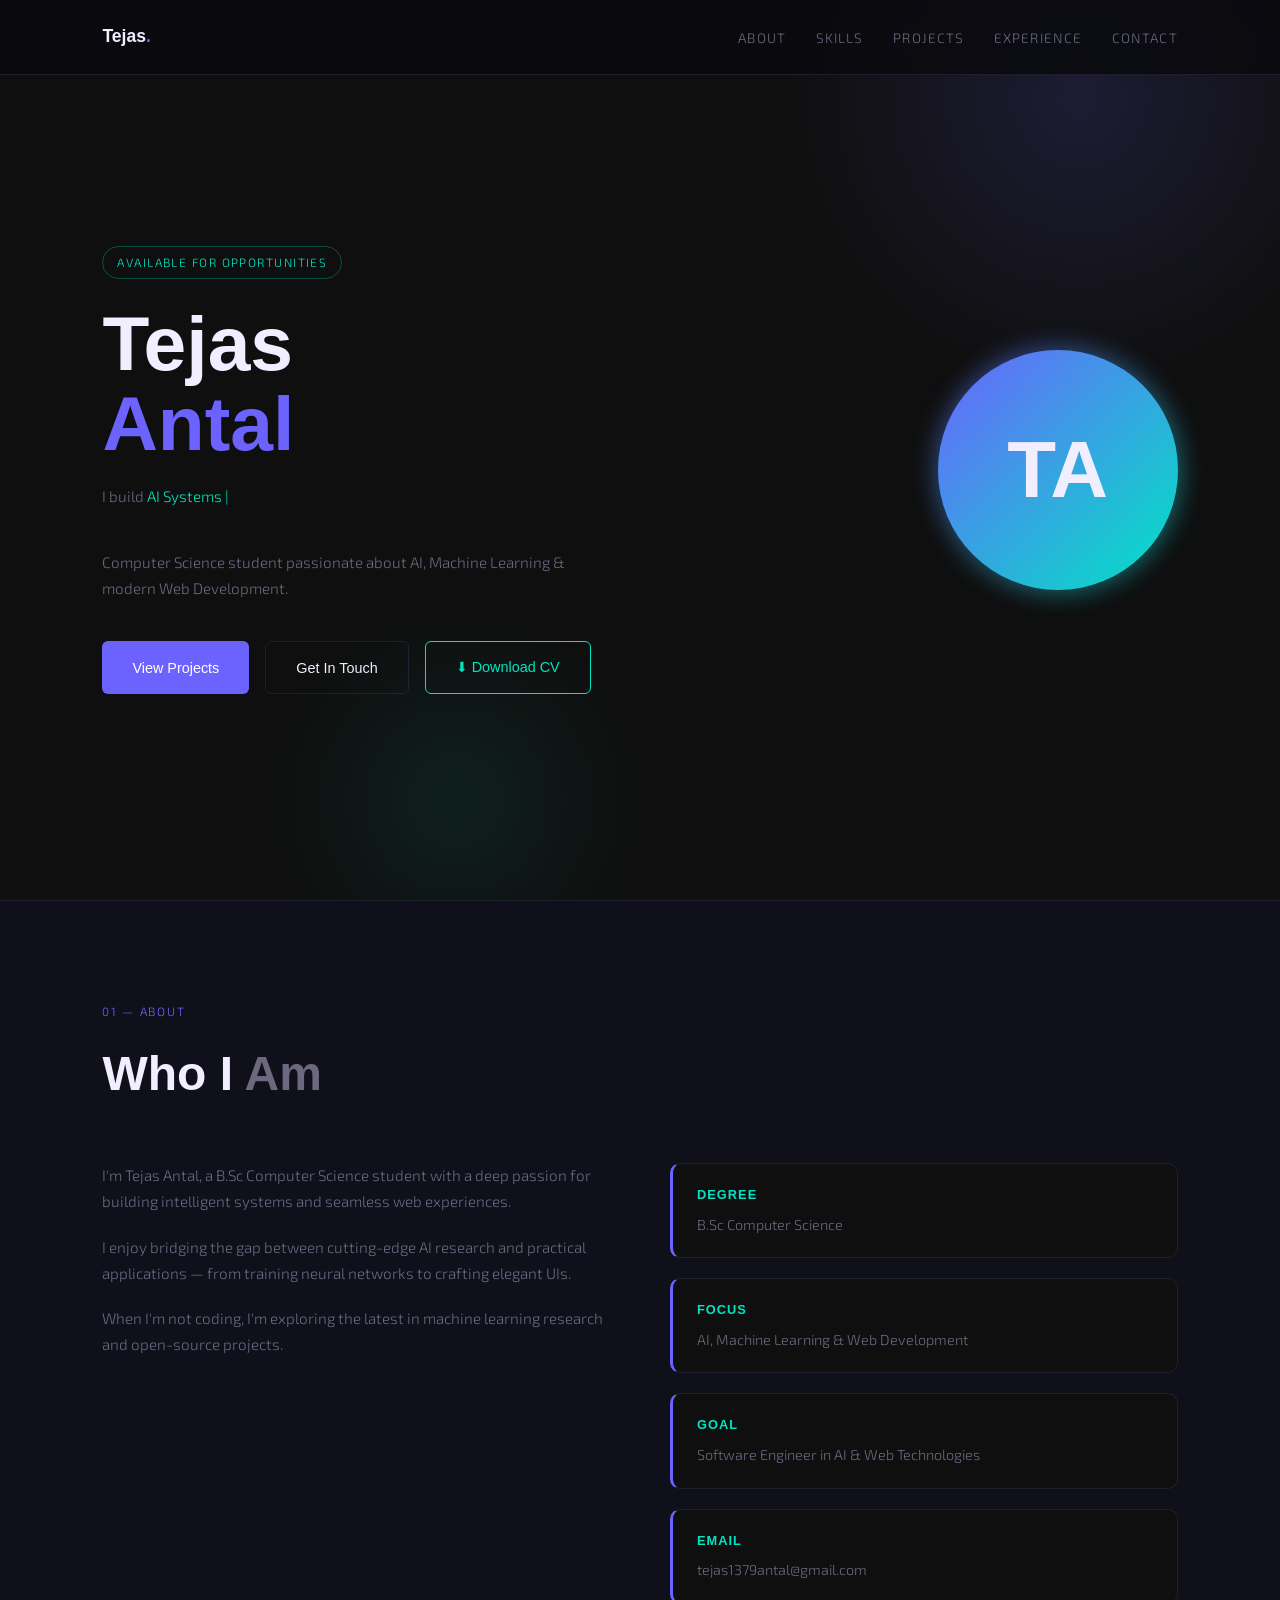
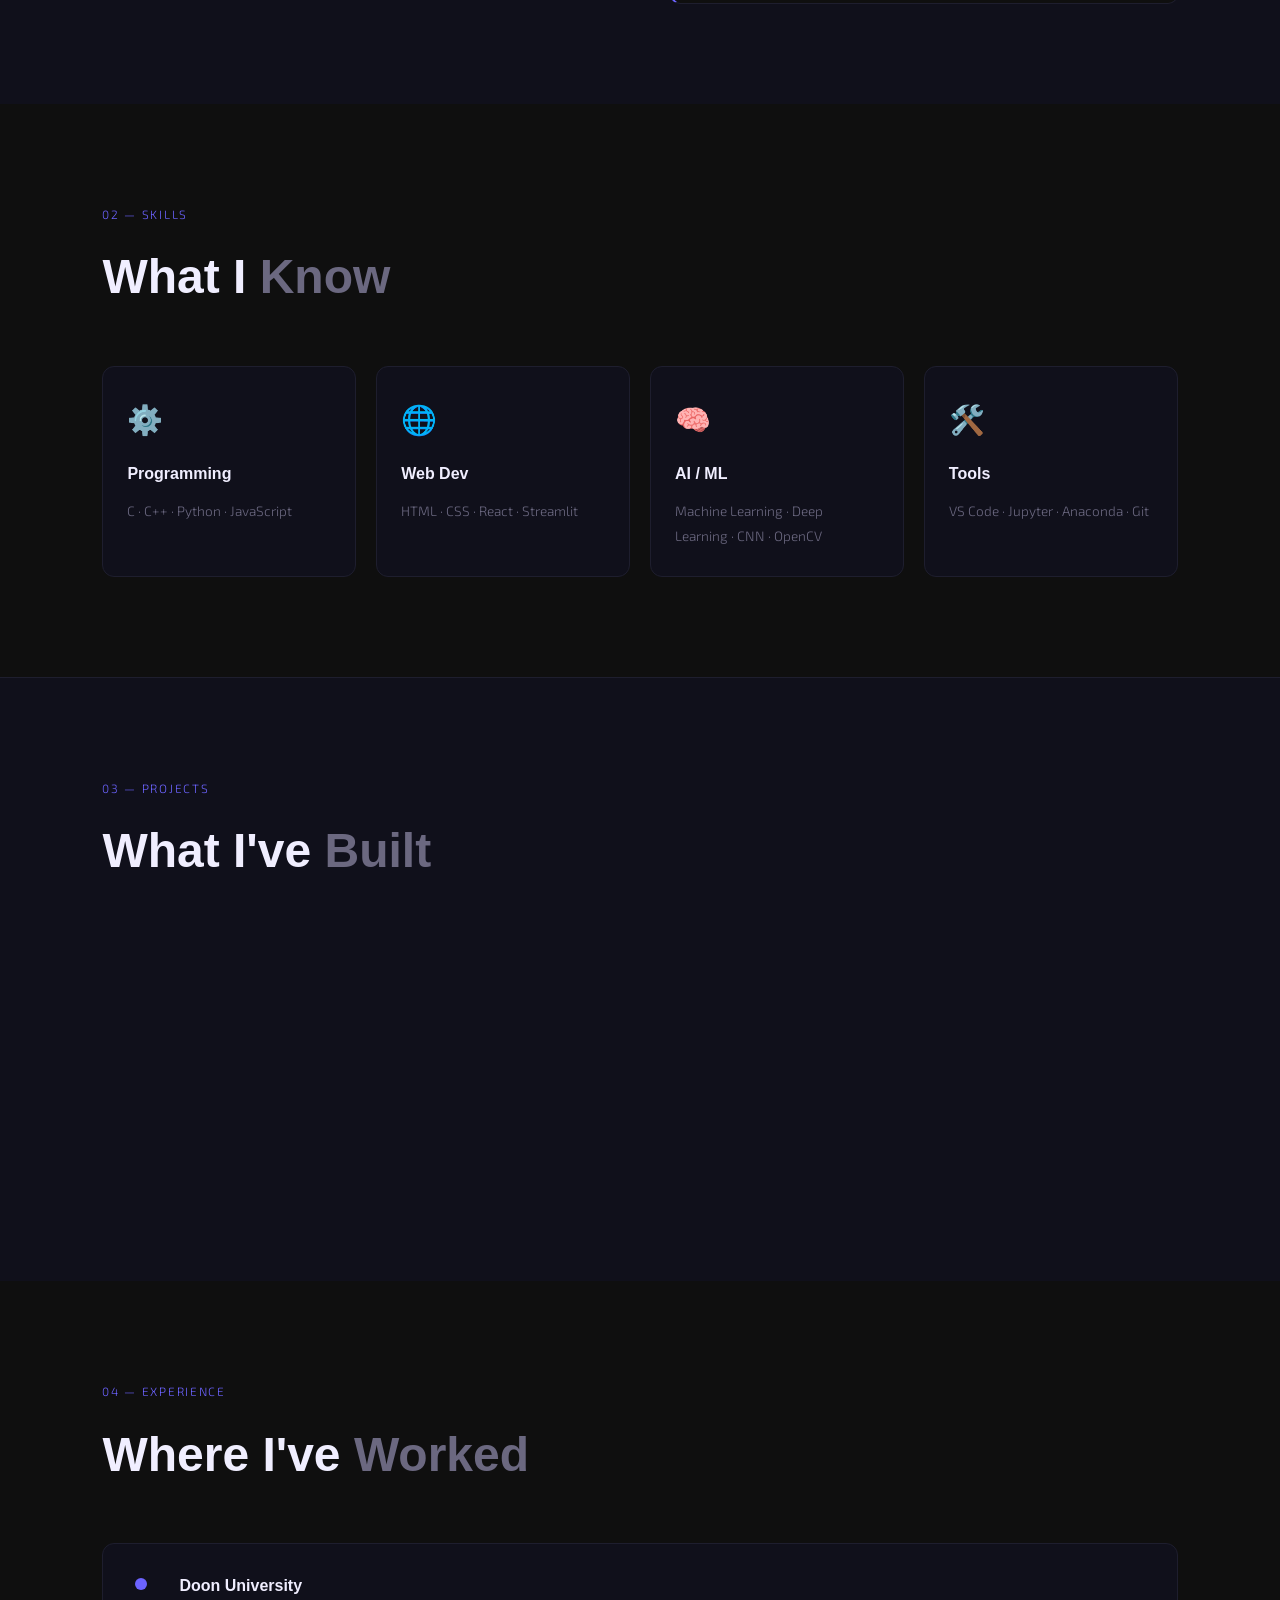
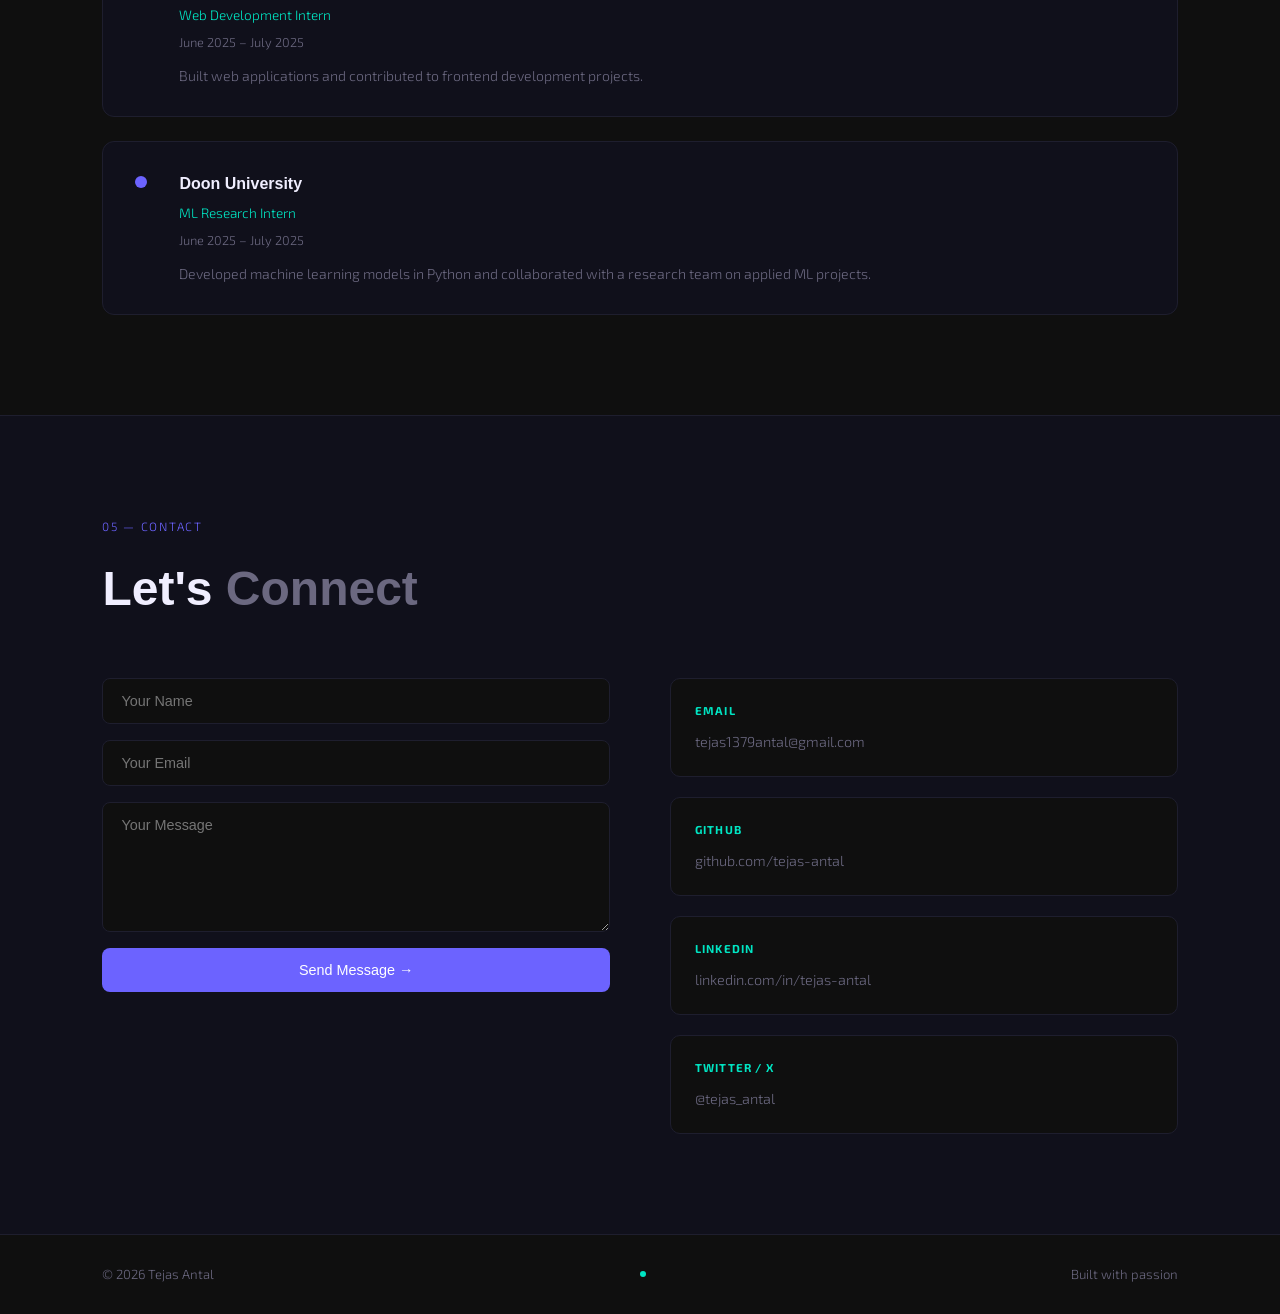
==== personal-portfolio-site/index.html @ 714c3ace "updated portfolio website" ====
<!doctype html>
<html lang="en">
  <head>
    <meta charset="UTF-8" />
    <meta name="viewport" content="width=device-width,initial-scale=1.0" />
    <title>Tejas Antal | Portfolio</title>
    <link
      href="https://fonts.googleapis.com/css2?family=Oxanium:wght@400;700;800&family=Exo+2:wght@300;400&display=swap"
      rel="stylesheet"
    />
    <link rel="stylesheet" href="style.css" />
  </head>
  <body>
    <nav>
      <div class="logo">Tejas<span>.</span></div>
      <ul class="nav-links">
        <li><a href="#about">About</a></li>
        <li><a href="#skills">Skills</a></li>
        <li><a href="#projects">Projects</a></li>
        <li><a href="#experience">Experience</a></li>
        <li><a href="#contact">Contact</a></li>
      </ul>
    </nav>

    <section class="hero">
      <div class="hero-inner">
        <div class="hero-content">
          <div class="tag">Available for opportunities</div>
          <h1>Tejas<br /><em>Antal</em></h1>
          <p class="typing-line">I build <span id="typed"></span></p>
          <p>
            Computer Science student passionate about AI, Machine Learning &
            modern Web Development.
          </p>
          <div class="btns">
            <button class="btn-primary" onclick="scrollTo('#projects')">
              View Projects
            </button>
            <button class="btn-outline" onclick="scrollTo('#contact')">
              Get In Touch
            </button>

            <!-- PASTE YOUR GOOGLE DRIVE LINK IN href BELOW -->
            <a
              class="btn-cv"
              href="https://drive.google.com/file/d/10q43Iumj0ftr6l1n2Niq1QUNKOfNpzfg/view?usp=sharing"
              target="_blank"
            >
              ⬇ Download CV
            </a>
          </div>
        </div>
        <div class="avatar">TA</div>
      </div>
    </section>

    <section class="about" id="about">
      <div class="section-label">01 — About</div>
      <h2>Who I <span>Am</span></h2>
      <div class="about-grid">
        <div class="about-text">
          <p>
            I'm Tejas Antal, a B.Sc Computer Science student with a deep passion
            for building intelligent systems and seamless web experiences.
          </p>
          <p>
            I enjoy bridging the gap between cutting-edge AI research and
            practical applications — from training neural networks to crafting
            elegant UIs.
          </p>
          <p>
            When I'm not coding, I'm exploring the latest in machine learning
            research and open-source projects.
          </p>
        </div>
        <div class="facts">
          <div class="fact">
            <strong>Degree</strong><span>B.Sc Computer Science</span>
          </div>
          <div class="fact">
            <strong>Focus</strong
            ><span>AI, Machine Learning & Web Development</span>
          </div>
          <div class="fact">
            <strong>Goal</strong
            ><span>Software Engineer in AI & Web Technologies</span>
          </div>
          <div class="fact">
            <strong>Email</strong><span>tejas1379antal@gmail.com</span>
          </div>
        </div>
      </div>
    </section>

    <section id="skills">
      <div class="section-label">02 — Skills</div>
      <h2>What I <span>Know</span></h2>
      <div class="skill-grid">
        <div class="skill-card">
          <div class="skill-icon">⚙️</div>
          <h3>Programming</h3>
          <p>C · C++ · Python · JavaScript</p>
        </div>
        <div class="skill-card">
          <div class="skill-icon">🌐</div>
          <h3>Web Dev</h3>
          <p>HTML · CSS · React · Streamlit</p>
        </div>
        <div class="skill-card">
          <div class="skill-icon">🧠</div>
          <h3>AI / ML</h3>
          <p>Machine Learning · Deep Learning · CNN · OpenCV</p>
        </div>
        <div class="skill-card">
          <div class="skill-icon">🛠️</div>
          <h3>Tools</h3>
          <p>VS Code · Jupyter · Anaconda · Git</p>
        </div>
      </div>
    </section>

    <section class="projects" id="projects">
      <div class="section-label">03 — Projects</div>
      <h2>What I've <span>Built</span></h2>
      <div class="project-grid">
        <div class="project-card">
          <h3>AI Digit Recognition System</h3>
          <p>
            Deep learning CNN model that recognizes handwritten digits with high
            accuracy.
          </p>
          <div class="stack">
            <span>Python</span><span>CNN</span><span>Streamlit</span>
          </div>
          <a class="github-link" href="#">→ GitHub</a>
        </div>
        <div class="project-card">
          <h3>Face Recognition Attendance</h3>
          <p>
            Real-time face recognition system that marks attendance
            automatically.
          </p>
          <div class="stack">
            <span>Python</span><span>OpenCV</span><span>CNN</span>
          </div>
          <a class="github-link" href="#">→ GitHub</a>
        </div>
        <div class="project-card">
          <h3>College Ride Sharing App</h3>
          <p>
            Web app connecting students for ride sharing based on location and
            time.
          </p>
          <div class="stack">
            <span>Java</span><span>MySQL</span><span>Streamlit</span>
          </div>
          <a class="github-link" href="#">→ GitHub</a>
        </div>
      </div>
    </section>

    <section id="experience">
      <div class="section-label">04 — Experience</div>
      <h2>Where I've <span>Worked</span></h2>
      <div class="exp-timeline">
        <div class="exp-card">
          <div class="exp-dot"></div>
          <div class="exp-content">
            <h3>Doon University</h3>
            <div class="role">Web Development Intern</div>
            <div class="dur">June 2025 – July 2025</div>
            <p>
              Built web applications and contributed to frontend development
              projects.
            </p>
          </div>
        </div>
        <div class="exp-card">
          <div class="exp-dot"></div>
          <div class="exp-content">
            <h3>Doon University</h3>
            <div class="role">ML Research Intern</div>
            <div class="dur">June 2025 – July 2025</div>
            <p>
              Developed machine learning models in Python and collaborated with
              a research team on applied ML projects.
            </p>
          </div>
        </div>
      </div>
    </section>

    <section class="contact" id="contact">
      <div class="section-label">05 — Contact</div>
      <h2>Let's <span>Connect</span></h2>
      <div class="contact-grid">
        <form class="contact-form" id="contactForm">
          <input type="text" placeholder="Your Name" required />
          <input type="email" placeholder="Your Email" required />
          <textarea placeholder="Your Message" required></textarea>
          <button type="submit">Send Message →</button>
        </form>
        <div class="contact-info">
          <div class="info-item">
            <strong>Email</strong><span>tejas1379antal@gmail.com</span>
          </div>
          <div class="info-item">
            <strong>GitHub</strong><span>github.com/tejas-antal</span>
          </div>
          <div class="info-item">
            <strong>LinkedIn</strong><span>linkedin.com/in/tejas-antal</span>
          </div>
          <div class="info-item">
            <strong>Twitter / X</strong><span>@tejas_antal</span>
          </div>
        </div>
      </div>
    </section>

    <footer>
      <p>© 2026 Tejas Antal</p>
      <div class="footer-dot"></div>
      <p>Built with passion</p>
    </footer>

    <script src="script.js"></script>
  </body>
</html>
---- personal-portfolio-site/style.css ----
/* ============================================
   COLOR VARIABLES
   ============================================ */
:root {
  --bg:      #0f0f0f;   /* page background    */
  --surface: #10101b;   /* card/section bg    */
  --accent:  #6c63ff;   /* purple highlight   */
  --accent2: #00e5c3;   /* teal highlight     */
  --text:    #f0eeff;   /* main text          */
  --muted:   #6b6880;   /* grey/dim text      */
  --border:  #1e1e2e;   /* border color       */
}

/* ============================================
   RESET & BASE
   ============================================ */
* {
  margin: 0;
  padding: 0;
  box-sizing: border-box;
}

html {
  scroll-behavior: smooth;
}

body {
  background: var(--bg);
  color: var(--text);
  font-family: 'Exo 2', sans-serif;
  font-weight: 300;
  line-height: 1.7;
  overflow-x: hidden;
}

/* ============================================
   NAVBAR
   ============================================ */
nav {
  position: fixed;
  top: 0;
  width: 100%;
  z-index: 100;
  padding: 22px 8%;
  display: flex;
  justify-content: space-between;
  align-items: center;
  background: rgba(10, 10, 15, 0.85);
  backdrop-filter: blur(12px);
  border-bottom: 1px solid var(--border);
}

.logo {
  font-family: 'Syne', sans-serif;
  font-weight: 800;
  font-size: 1.1rem;
}
.logo span {
  color: var(--accent);
}

.nav-links {
  display: flex;
  gap: 30px;
  list-style: none;
}
.nav-links a {
  color: var(--muted);
  text-decoration: none;
  font-size: 0.85rem;
  text-transform: uppercase;
  letter-spacing: 0.08em;
  transition: color 0.3s;
}
.nav-links a:hover {
  color: var(--accent2);
}

/* ============================================
   HERO SECTION
   ============================================ */
.hero {
  min-height: 100vh;
  display: flex;
  align-items: center;
  padding: 120px 8% 80px;
  position: relative;
  overflow: hidden;
}

/* Background glow effects */
.hero::before {
  content: '';
  position: absolute;
  top: -200px;
  right: -100px;
  width: 600px;
  height: 600px;
  background: radial-gradient(circle, rgba(108,99,255,0.15), transparent 70%);
  pointer-events: none;
}
.hero::after {
  content: '';
  position: absolute;
  bottom: -100px;
  left: 20%;
  width: 400px;
  height: 400px;
  background: radial-gradient(circle, rgba(0,229,195,0.08), transparent 70%);
  pointer-events: none;
}

.hero-inner {
  display: flex;
  justify-content: space-between;
  align-items: center;
  width: 100%;
  gap: 60px;
}

.hero-content {
  max-width: 600px;
  animation: fadeUp 0.9s ease both;
}

/* "Available" badge */
.tag {
  display: inline-block;
  font-size: 0.75rem;
  text-transform: uppercase;
  letter-spacing: 0.12em;
  color: var(--accent2);
  border: 1px solid rgba(0,229,195,0.3);
  padding: 5px 14px;
  border-radius: 20px;
  margin-bottom: 24px;
}

.hero h1 {
  font-family: 'Syne', sans-serif;
  font-size: clamp(2.8rem, 6vw, 5rem); /* scales with screen size */
  font-weight: 800;
  line-height: 1.05;
  margin-bottom: 20px;
}
.hero h1 em {
  font-style: normal;
  color: var(--accent);
}

.typing-line {
  font-size: 1.1rem;
  color: var(--muted);
  margin-bottom: 16px;
}
#typed {
  color: var(--accent2);
}
#typed::after {
  content: '|';
  animation: blink 0.9s infinite;
}

.hero p {
  color: var(--muted);
  font-size: 0.95rem;
  max-width: 480px;
  margin-bottom: 40px;
}

/* Hero Buttons */
.btns {
  display: flex;
  gap: 16px;
  flex-wrap: wrap;
}

.btn-primary,
.btn-outline {
  padding: 13px 30px;
  border-radius: 6px;
  font-family: 'DM Sans', sans-serif;
  font-size: 0.9rem;
  cursor: pointer;
}

.btn-primary {
  background: var(--accent);
  color: #fff;
  border: none;
  transition: transform 0.2s, box-shadow 0.2s;
}
.btn-primary:hover {
  transform: translateY(-2px);
  box-shadow: 0 8px 30px rgba(108,99,255,0.4);
}

.btn-outline {
  background: transparent;
  color: var(--text);
  border: 1px solid var(--border);
  transition: border-color 0.3s, color 0.3s;
}
.btn-outline:hover {
  border-color: var(--accent2);
  color: var(--accent2);
}

/* Download CV button */
.btn-cv {
  padding: 13px 30px;
  border-radius: 6px;
  font-family: 'DM Sans', sans-serif;
  font-size: 0.9rem;
  cursor: pointer;
  text-decoration: none;
  background: transparent;
  color: var(--accent2);
  border: 1px solid var(--accent2);
  transition: background 0.3s, color 0.3s;
}
.btn-cv:hover {
  background: var(--accent2);
  color: var(--bg);
}

/* Profile Avatar */
.avatar {
  width: 240px;
  height: 240px;
  border-radius: 50%;
  background: linear-gradient(135deg, var(--accent), var(--accent2));
  display: flex;
  align-items: center;
  justify-content: center;
  font-family: 'Syne', sans-serif;
  font-size: 5rem;
  font-weight: 800;
  flex-shrink: 0;
  position: relative;
  animation: fadeUp 0.9s 0.2s ease both;
}
.avatar::before {
  content: '';
  position: absolute;
  inset: -3px;
  border-radius: 50%;
  background: linear-gradient(135deg, var(--accent), var(--accent2));
  z-index: -1;
  filter: blur(12px);
  opacity: 0.5;
}

/* ============================================
   SHARED SECTION STYLES
   ============================================ */
section {
  padding: 100px 8%;
}

.section-label {
  font-size: 0.75rem;
  text-transform: uppercase;
  letter-spacing: 0.14em;
  color: var(--accent);
  margin-bottom: 12px;
}

h2 {
  font-family: 'Syne', sans-serif;
  font-size: clamp(2rem, 4vw, 3rem);
  font-weight: 800;
  margin-bottom: 48px;
}
h2 span {
  color: var(--muted);
}

/* Dark background sections */
.about,
.projects,
.contact {
  background: var(--surface);
  border-top: 1px solid var(--border);
}

/* ============================================
   ABOUT SECTION
   ============================================ */
.about-grid {
  display: grid;
  grid-template-columns: 1fr 1fr;
  gap: 60px;
  align-items: start;
}

.about-text p {
  color: var(--muted);
  font-size: 0.95rem;
  margin-bottom: 20px;
}

.facts {
  display: flex;
  flex-direction: column;
  gap: 20px;
}

.fact {
  padding: 20px 24px;
  background: var(--bg);
  border: 1px solid var(--border);
  border-left: 3px solid var(--accent);
  border-radius: 10px;
}
.fact strong {
  display: block;
  font-family: 'Syne', sans-serif;
  font-size: 0.8rem;
  text-transform: uppercase;
  letter-spacing: 0.08em;
  color: var(--accent2);
  margin-bottom: 4px;
}
.fact span {
  color: var(--muted);
  font-size: 0.9rem;
}

/* ============================================
   SKILLS SECTION
   ============================================ */
.skill-grid {
  display: grid;
  grid-template-columns: repeat(auto-fit, minmax(200px, 1fr));
  gap: 20px;
}

.skill-card {
  background: var(--surface);
  border: 1px solid var(--border);
  border-radius: 12px;
  padding: 28px 24px;
  transition: border-color 0.3s, transform 0.3s;
}
.skill-card:hover {
  border-color: var(--accent);
  transform: translateY(-4px);
}

.skill-icon {
  font-size: 1.8rem;
  margin-bottom: 16px;
}
.skill-card h3 {
  font-family: 'Syne', sans-serif;
  font-size: 1rem;
  margin-bottom: 12px;
}
.skill-card p {
  color: var(--muted);
  font-size: 0.85rem;
  line-height: 1.8;
}

/* ============================================
   PROJECTS SECTION
   ============================================ */
.project-grid {
  display: grid;
  grid-template-columns: repeat(auto-fit, minmax(280px, 1fr));
  gap: 24px;
}

.project-card {
  background: var(--bg);
  border: 1px solid var(--border);
  border-radius: 14px;
  padding: 32px;
  /* starts hidden, JS adds .visible to show it */
  opacity: 0;
  transform: translateY(30px);
  transition: opacity 0.6s, transform 0.6s, border-color 0.3s;
}
.project-card.visible {
  opacity: 1;
  transform: none;
}
.project-card:hover {
  border-color: var(--accent);
}
.project-card h3 {
  font-family: 'Syne', sans-serif;
  font-size: 1.05rem;
  margin-bottom: 12px;
}
.project-card p {
  color: var(--muted);
  font-size: 0.88rem;
  margin-bottom: 16px;
}

.stack {
  display: flex;
  flex-wrap: wrap;
  gap: 8px;
}
.stack span {
  font-size: 0.72rem;
  text-transform: uppercase;
  letter-spacing: 0.06em;
  padding: 4px 10px;
  background: rgba(108,99,255,0.12);
  color: var(--accent);
  border-radius: 4px;
}

.github-link {
  display: inline-block;
  margin-top: 20px;
  font-size: 0.82rem;
  color: var(--accent2);
  text-decoration: none;
  text-transform: uppercase;
  letter-spacing: 0.06em;
}
.github-link:hover {
  text-decoration: underline;
}

/* ============================================
   EXPERIENCE SECTION
   ============================================ */
.exp-timeline {
  display: flex;
  flex-direction: column;
  gap: 24px;
}

.exp-card {
  display: flex;
  gap: 32px;
  align-items: flex-start;
  padding: 28px 32px;
  background: var(--surface);
  border: 1px solid var(--border);
  border-radius: 12px;
}

.exp-dot {
  width: 12px;
  height: 12px;
  border-radius: 50%;
  background: var(--accent);
  margin-top: 6px;
  flex-shrink: 0;
}

.exp-content h3 {
  font-family: 'Syne', sans-serif;
  font-size: 1rem;
  margin-bottom: 4px;
}
.exp-content .role {
  color: var(--accent2);
  font-size: 0.85rem;
  margin-bottom: 6px;
}
.exp-content .dur {
  color: var(--muted);
  font-size: 0.8rem;
  margin-bottom: 10px;
}
.exp-content p {
  color: var(--muted);
  font-size: 0.88rem;
}

/* ============================================
   CONTACT SECTION
   ============================================ */
.contact-grid {
  display: grid;
  grid-template-columns: 1fr 1fr;
  gap: 60px;
}

.contact-form {
  display: flex;
  flex-direction: column;
  gap: 16px;
}

.contact-form input,
.contact-form textarea {
  background: var(--bg);
  border: 1px solid var(--border);
  border-radius: 8px;
  padding: 14px 18px;
  color: var(--text);
  font-family: 'DM Sans', sans-serif;
  font-size: 0.9rem;
  outline: none;
  transition: border-color 0.3s;
}
.contact-form input:focus,
.contact-form textarea:focus {
  border-color: var(--accent);
}
.contact-form textarea {
  resize: vertical;
  min-height: 130px;
}

.contact-form button {
  padding: 14px;
  background: var(--accent);
  color: #fff;
  border: none;
  border-radius: 8px;
  font-family: 'Syne', sans-serif;
  font-size: 0.9rem;
  cursor: pointer;
  transition: opacity 0.3s;
}
.contact-form button:hover {
  opacity: 0.85;
}

.contact-info {
  display: flex;
  flex-direction: column;
  gap: 20px;
  justify-content: center;
}

.info-item {
  padding: 22px 24px;
  background: var(--bg);
  border: 1px solid var(--border);
  border-radius: 10px;
}
.info-item strong {
  display: block;
  font-size: 0.72rem;
  text-transform: uppercase;
  letter-spacing: 0.1em;
  color: var(--accent2);
  margin-bottom: 6px;
}
.info-item span {
  color: var(--muted);
  font-size: 0.9rem;
}

/* ============================================
   FOOTER
   ============================================ */
footer {
  padding: 28px 8%;
  border-top: 1px solid var(--border);
  display: flex;
  justify-content: space-between;
  align-items: center;
}
footer p {
  color: var(--muted);
  font-size: 0.82rem;
}
.footer-dot {
  width: 6px;
  height: 6px;
  border-radius: 50%;
  background: var(--accent2);
}

/* ============================================
   ANIMATIONS
   ============================================ */
@keyframes blink {
  50% { opacity: 0; }
}

@keyframes fadeUp {
  from { opacity: 0; transform: translateY(40px); }
  to   { opacity: 1; transform: none; }
}

/* ============================================
   TABLET  (screens smaller than 900px)
   ============================================ */
@media (max-width: 900px) {

  /* Stack hero content vertically, avatar on top */
  .hero-inner {
    flex-direction: column-reverse;
    text-align: center;
  }

  /* Center hero buttons */
  .btns {
    justify-content: center;
  }

  /* Make avatar a bit smaller */
  .avatar {
    width: 180px;
    height: 180px;
    font-size: 3.5rem;
  }

  /* Single column for about and contact */
  .about-grid,
  .contact-grid {
    grid-template-columns: 1fr;
  }
}

/* ============================================
   MOBILE  (screens smaller than 600px)
   ============================================ */
@media (max-width: 600px) {

  /* Less side padding on small screens */
  nav {
    padding: 18px 5%;
  }
  section,
  .hero {
    padding: 70px 5%;
  }

  /* Tighter nav link spacing */
  .nav-links {
    gap: 16px;
  }

  /* Stack experience card content vertically */
  .exp-card {
    flex-direction: column;
    gap: 12px;
  }
}
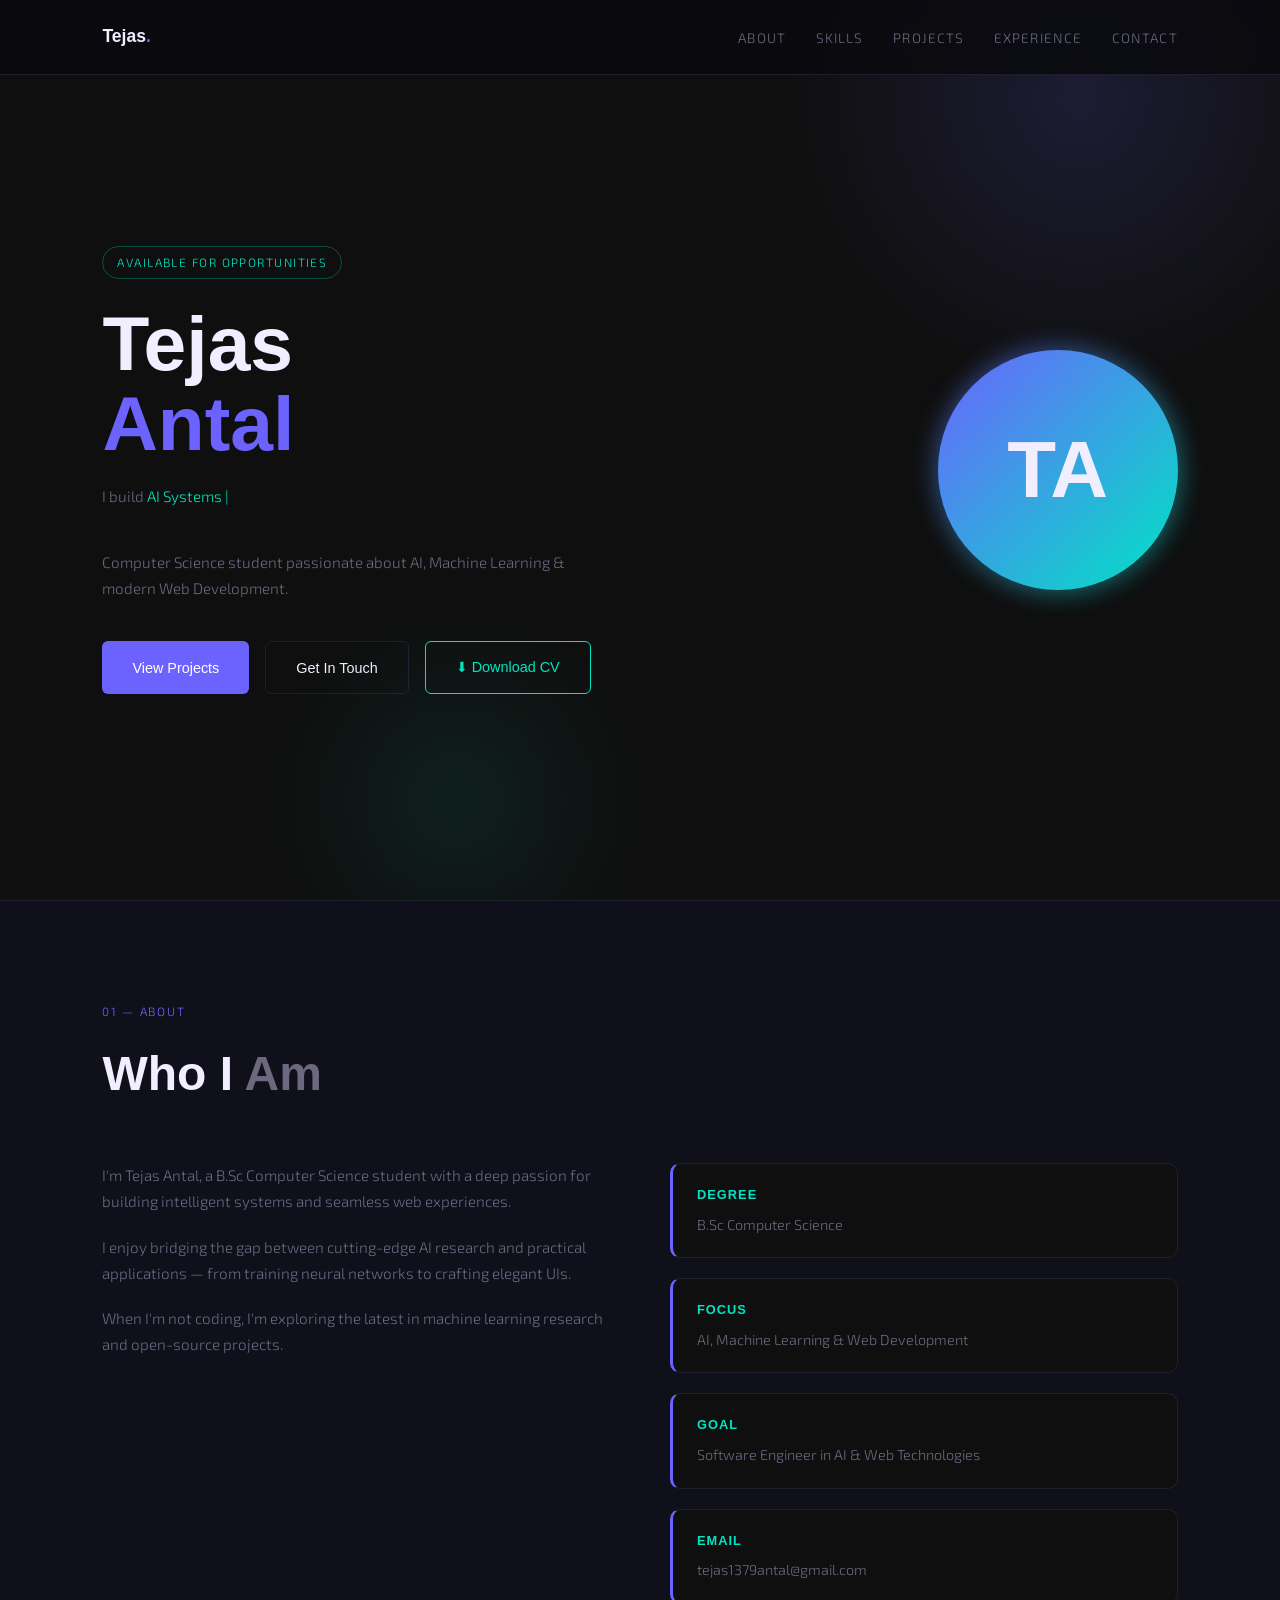
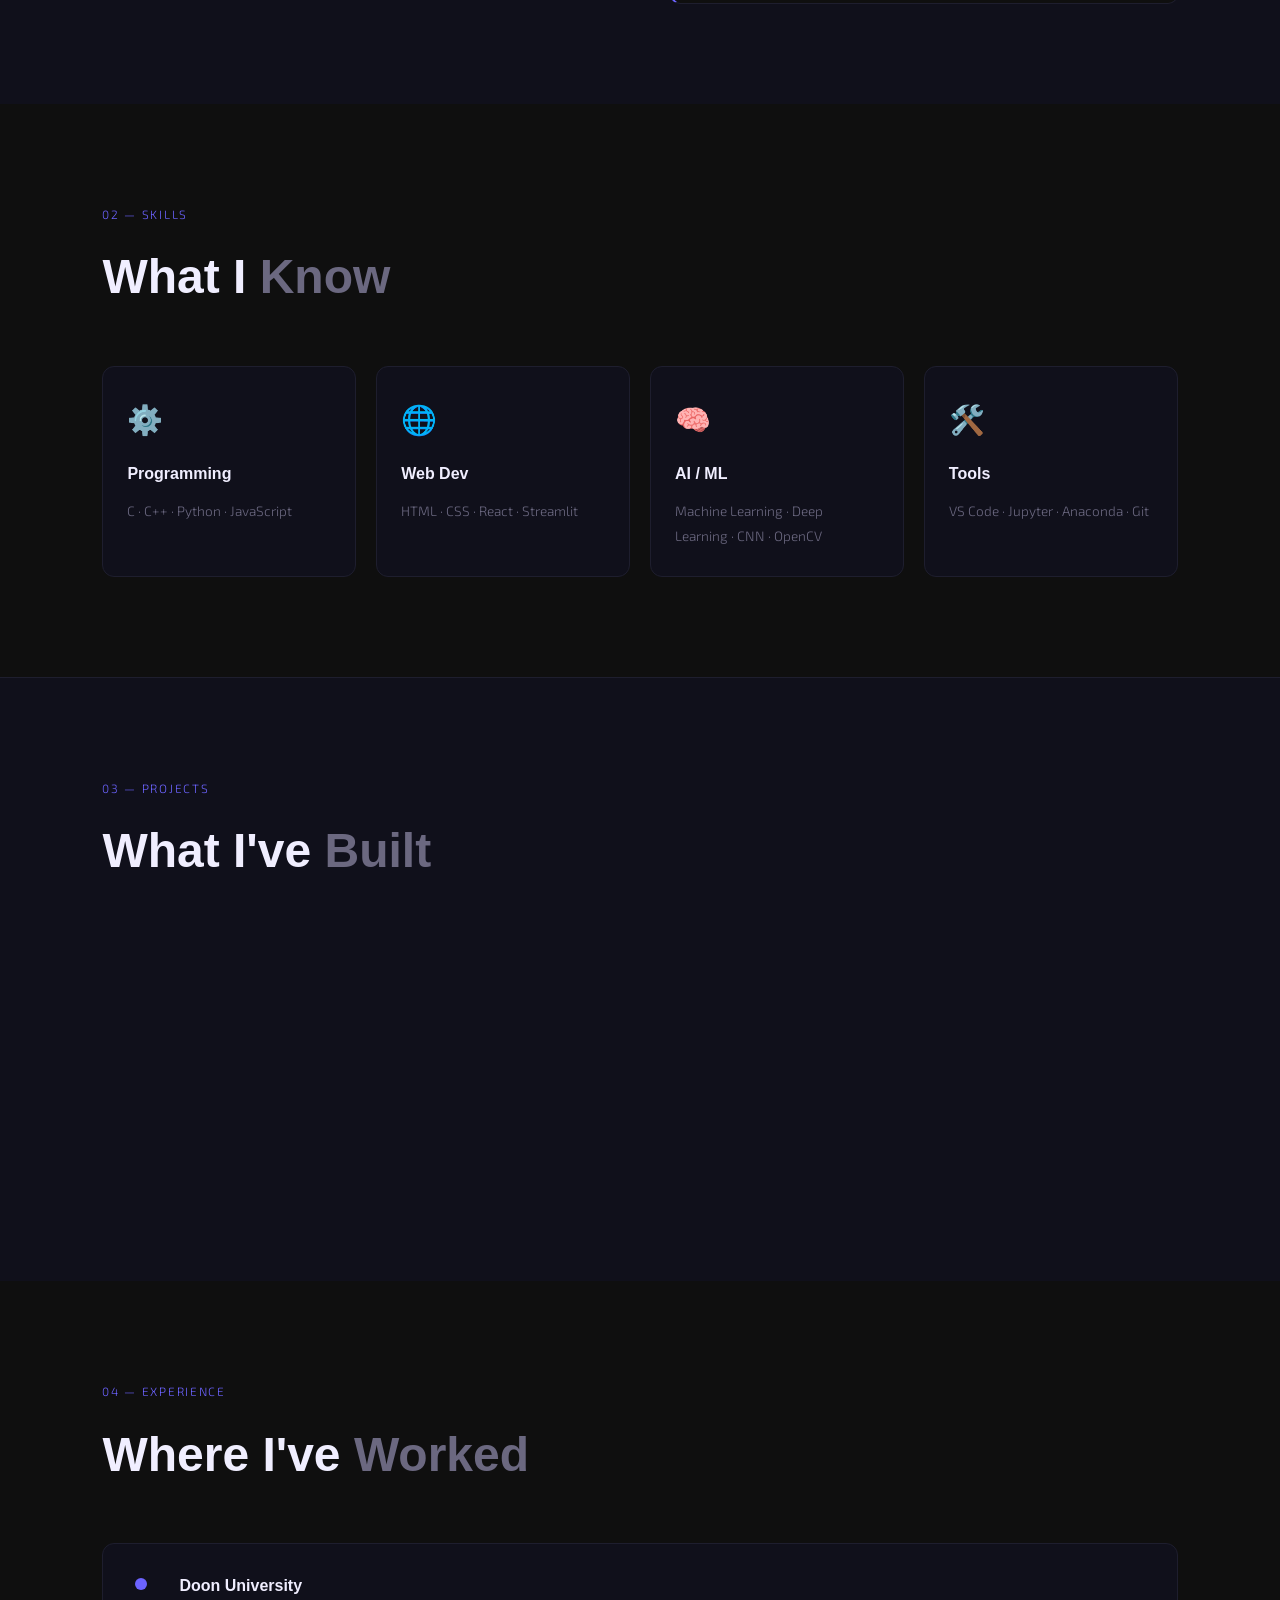
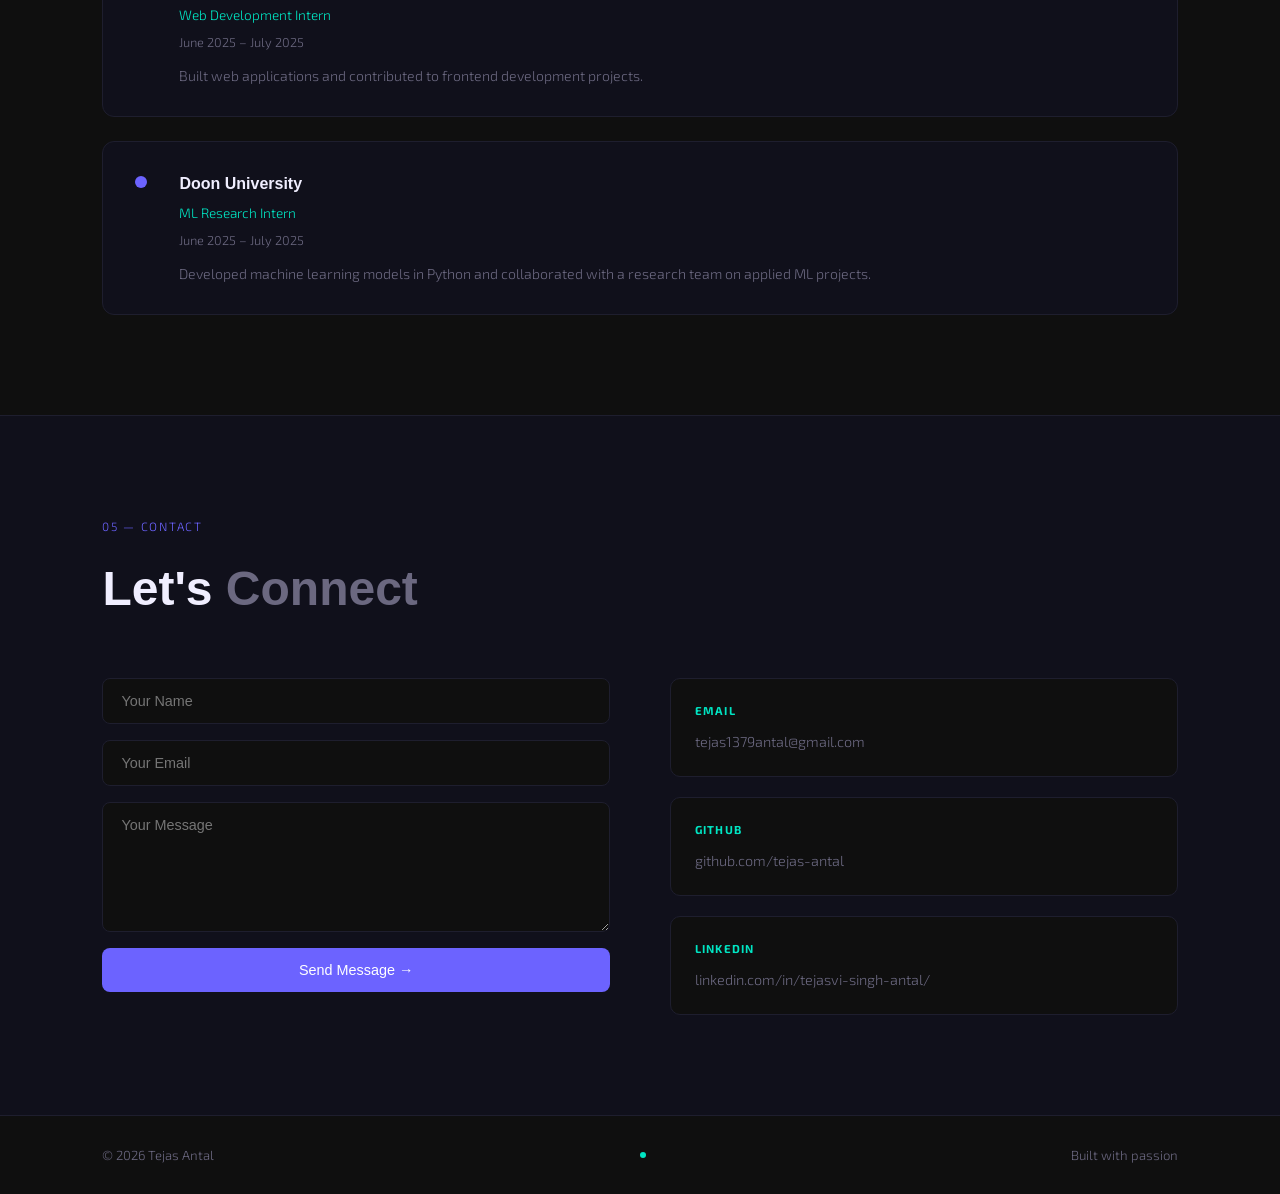
==== commit b68519b0: "linkedin link update" ====
--- a/personal-portfolio-site/index.html
+++ b/personal-portfolio-site/index.html
@@ -208,11 +208,8 @@
             <strong>GitHub</strong><span>github.com/tejas-antal</span>
           </div>
           <div class="info-item">
-            <strong>LinkedIn</strong><span>linkedin.com/in/tejas-antal</span>
-          </div>
-          <div class="info-item">
-            <strong>Twitter / X</strong><span>@tejas_antal</span>
-          </div>
+            <strong>LinkedIn</strong><span>linkedin.com/in/tejasvi-singh-antal/</span>
+          
         </div>
       </div>
     </section>
